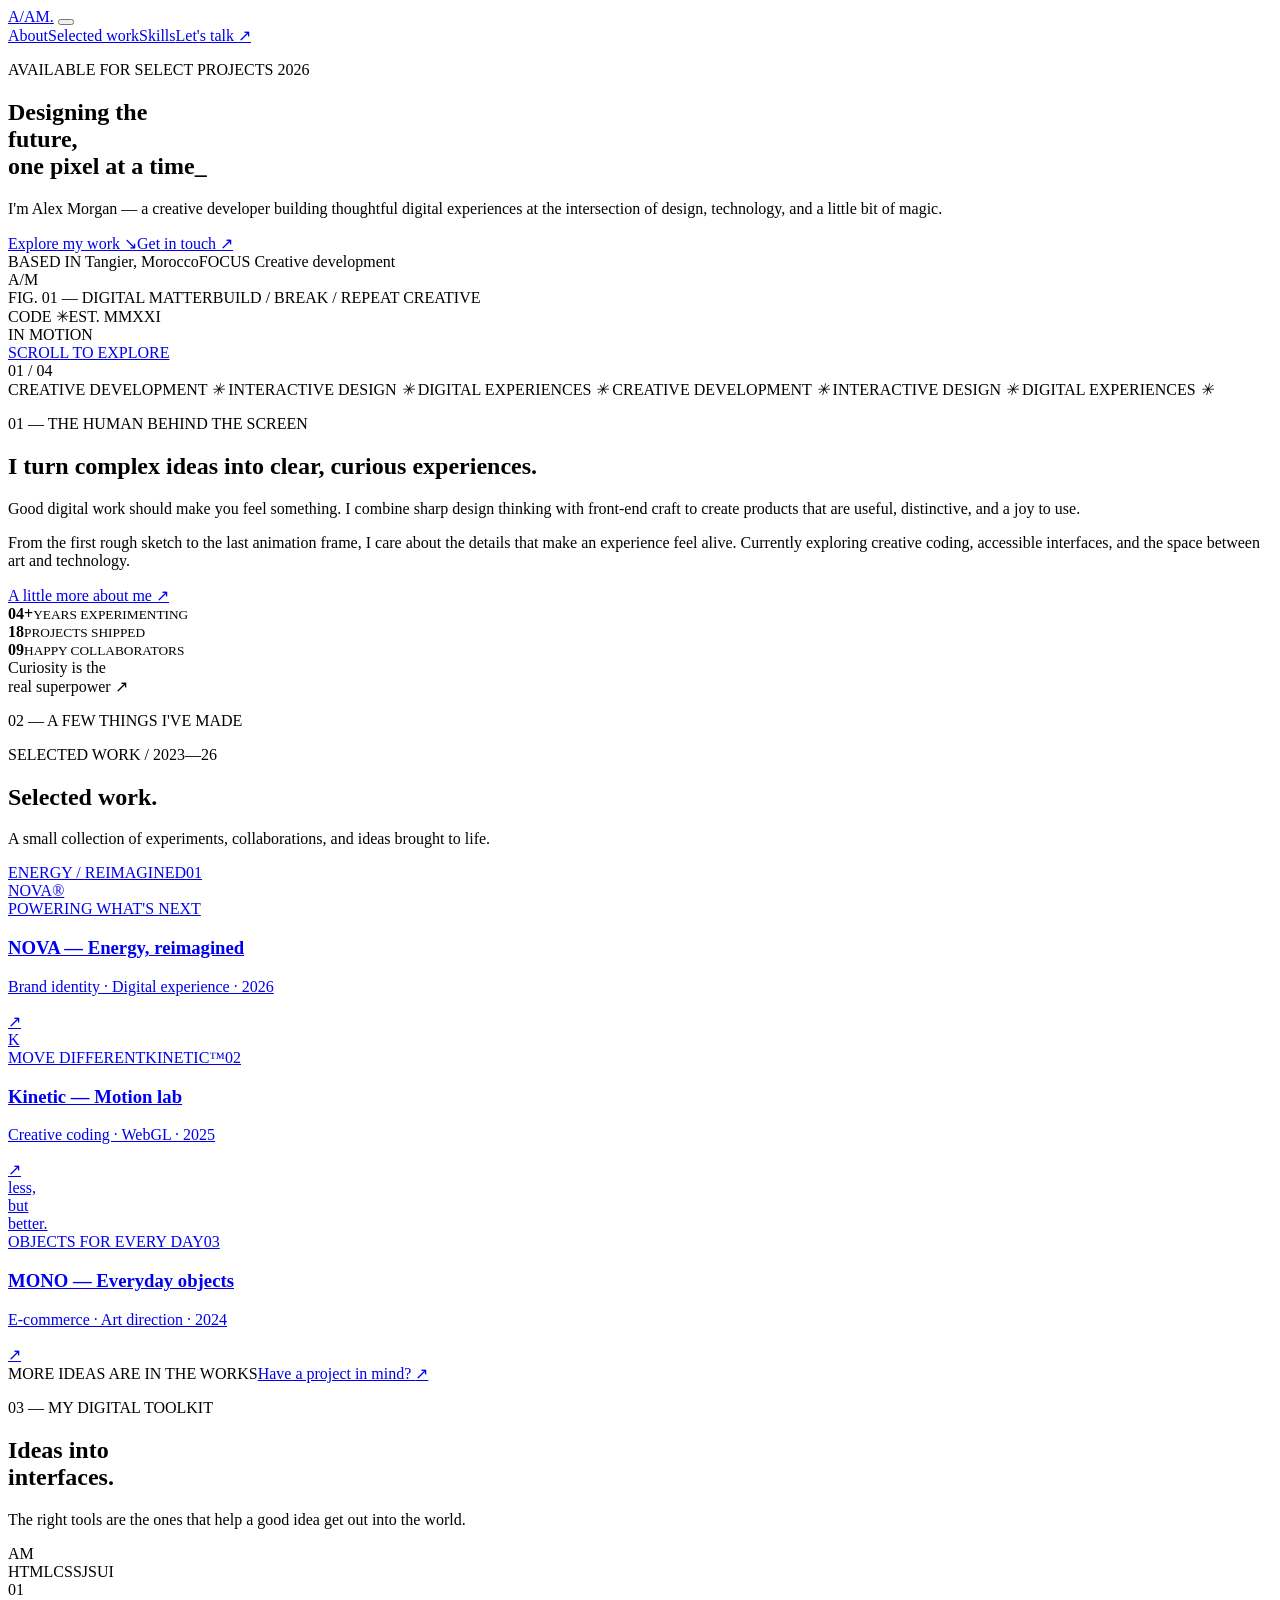
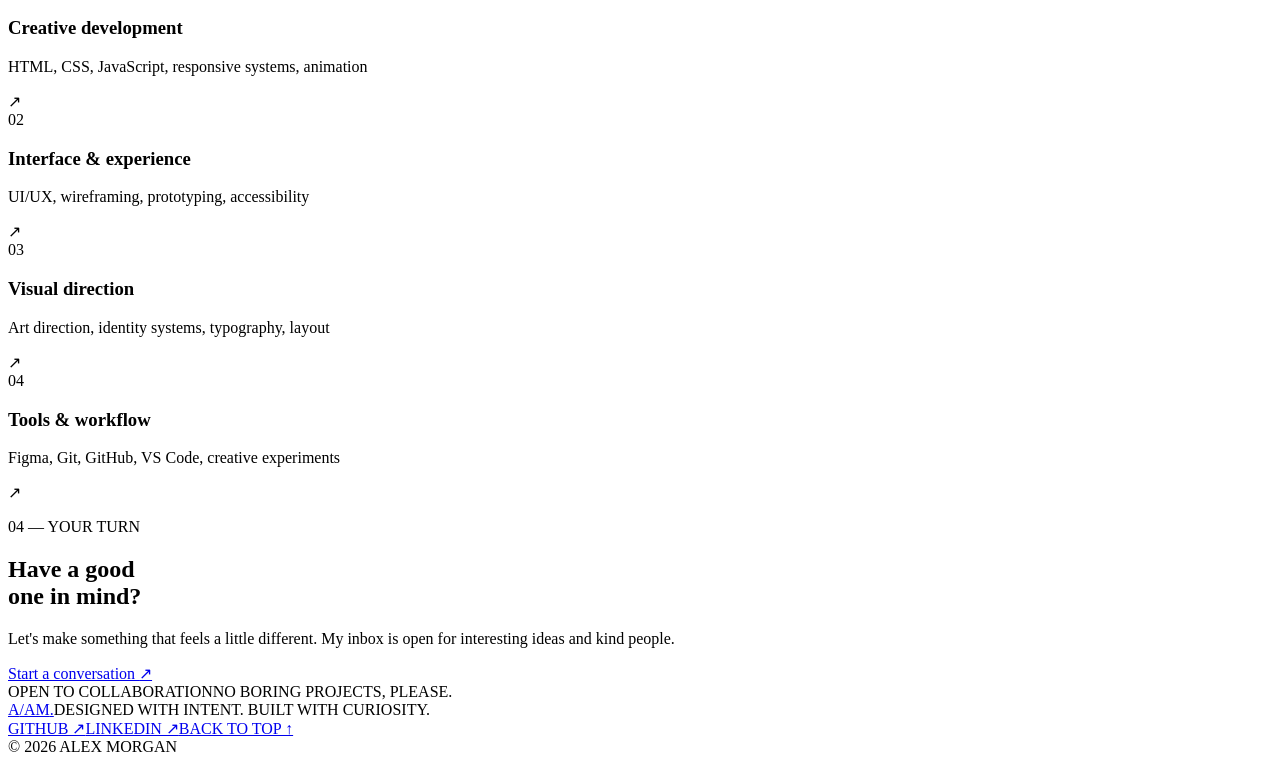
==== index.html @ 716c6050 "Create futuristic personal portfolio" ====
<!doctype html>
<html lang="en">
<head>
  <meta charset="utf-8">
  <meta name="viewport" content="width=device-width, initial-scale=1">
  <meta name="theme-color" content="#080b12">
  <meta name="description" content="A futuristic personal portfolio showcasing projects, skills, and ways to connect.">
  <title>Alex Morgan — Creative Developer</title>
  <link rel="preconnect" href="https://fonts.googleapis.com">
  <link rel="preconnect" href="https://fonts.gstatic.com" crossorigin>
  <link href="https://fonts.googleapis.com/css2?family=DM+Mono:wght@400;500&family=Space+Grotesk:wght@400;500;600;700&display=swap" rel="stylesheet">
  <link rel="stylesheet" href="style.css">
  <script src="script.js" defer></script>
</head>
<body>
  <div class="noise" aria-hidden="true"></div>
  <header class="site-header">
    <a class="brand" href="#home" aria-label="Alex Morgan home"><span class="brand-mark">A<span>/</span></span><span>AM<span class="brand-dot">.</span></span></a>
    <button class="menu-toggle" aria-label="Toggle navigation" aria-expanded="false"><span></span><span></span></button>
    <nav class="nav-links" aria-label="Main navigation">
      <a href="#about">About</a><a href="#work">Selected work</a><a href="#skills">Skills</a><a href="#contact" class="nav-cta">Let's talk <span>↗</span></a>
    </nav>
  </header>

  <main>
    <section class="hero section-wrap" id="home">
      <div class="hero-copy">
        <p class="eyebrow"><span class="status-dot"></span> AVAILABLE FOR SELECT PROJECTS <span class="eyebrow-line"></span> 2026</p>
        <h1>Designing the<br>future<span class="outline-word">,</span><br><span class="gradient-text">one pixel</span> at a time<span class="cursor">_</span></h1>
        <p class="hero-intro">I'm Alex Morgan — a creative developer building thoughtful digital experiences at the intersection of design, technology, and a little bit of magic.</p>
        <div class="hero-actions"><a class="button button-primary" href="#work">Explore my work <span>↘</span></a><a class="text-link" href="#contact">Get in touch <span>↗</span></a></div>
        <div class="hero-meta"><span><span class="meta-label">BASED IN</span> Tangier, Morocco</span><span><span class="meta-label">FOCUS</span> Creative development</span></div>
      </div>
      <div class="hero-art" aria-label="Abstract neon 3D orbital artwork">
        <div class="art-grid"></div><div class="orbital orbital-one"></div><div class="orbital orbital-two"></div><div class="orbital orbital-three"></div>
        <div class="core"><div class="core-inner">A<span>/</span>M</div></div>
        <span class="art-label art-label-top">FIG. 01 — DIGITAL MATTER</span><span class="art-label art-label-bottom">BUILD / BREAK / REPEAT</span>
        <span class="floating-tag tag-one">CREATIVE<br>CODE <span>✳</span></span><span class="floating-tag tag-two">EST. MMXXI<br><span>IN MOTION</span></span>
      </div>
      <a class="scroll-cue" href="#about"><span class="scroll-line"></span> SCROLL TO EXPLORE</a>
      <div class="hero-index">01 <span>/</span> 04</div>
    </section>

    <section class="ticker" aria-label="Areas of work"><div class="ticker-track"><span>CREATIVE DEVELOPMENT <i>✳</i> INTERACTIVE DESIGN <i>✳</i> DIGITAL EXPERIENCES <i>✳</i> CREATIVE DEVELOPMENT <i>✳</i> INTERACTIVE DESIGN <i>✳</i> DIGITAL EXPERIENCES <i>✳</i></span></div></section>

    <section class="about section-wrap section-space" id="about">
      <div class="section-heading"><p class="eyebrow">01 — THE HUMAN BEHIND THE SCREEN</p><span class="heading-rule"></span></div>
      <div class="about-grid"><h2>I turn complex ideas into <span class="gradient-text">clear, curious</span> experiences.</h2><div class="about-body"><p class="large-copy">Good digital work should make you feel something. I combine sharp design thinking with front-end craft to create products that are useful, distinctive, and a joy to use.</p><p>From the first rough sketch to the last animation frame, I care about the details that make an experience feel alive. Currently exploring creative coding, accessible interfaces, and the space between art and technology.</p><a class="text-link" href="#contact">A little more about me <span>↗</span></a></div></div>
      <div class="stats-row"><div><strong>04<span>+</span></strong><small>YEARS EXPERIMENTING</small></div><div><strong>18</strong><small>PROJECTS SHIPPED</small></div><div><strong>09</strong><small>HAPPY COLLABORATORS</small></div><div class="stats-note">Curiosity is the<br>real superpower <span>↗</span></div></div>
    </section>

    <section class="work section-wrap section-space" id="work">
      <div class="section-heading"><p class="eyebrow">02 — A FEW THINGS I'VE MADE</p><span class="heading-rule"></span><span class="section-count">SELECTED WORK / 2023—26</span></div>
      <div class="work-intro"><h2>Selected <span class="gradient-text">work.</span></h2><p>A small collection of experiments, collaborations, and ideas brought to life.</p></div>
      <div class="project-grid">
        <a class="project-card project-wide" href="#contact" aria-label="Discuss the NOVA project">
          <div class="project-visual visual-nova"><div class="nova-sun"></div><div class="nova-ring ring-a"></div><div class="nova-ring ring-b"></div><div class="nova-ring ring-c"></div><span class="visual-caption">ENERGY / REIMAGINED</span><span class="visual-number">01</span><div class="visual-title">NOVA<span>®</span></div><span class="visual-bottom">POWERING WHAT'S NEXT</span></div>
          <div class="project-info"><div><h3>NOVA — Energy, reimagined</h3><p>Brand identity · Digital experience · 2026</p></div><span class="project-arrow">↗</span></div>
        </a>
        <a class="project-card" href="#contact" aria-label="Discuss the Kinetic project">
          <div class="project-visual visual-kinetic"><div class="kinetic-letter">K</div><div class="kinetic-circle"></div><span class="visual-caption">MOVE DIFFERENT</span><span class="kinetic-label">KINETIC™</span><span class="visual-number">02</span></div>
          <div class="project-info"><div><h3>Kinetic — Motion lab</h3><p>Creative coding · WebGL · 2025</p></div><span class="project-arrow">↗</span></div>
        </a>
        <a class="project-card" href="#contact" aria-label="Discuss the Mono project">
          <div class="project-visual visual-mono"><div class="mono-orb"></div><div class="mono-type">less,<br><span>but</span><br>better.</div><span class="visual-caption">OBJECTS FOR EVERY DAY</span><span class="visual-number">03</span></div>
          <div class="project-info"><div><h3>MONO — Everyday objects</h3><p>E-commerce · Art direction · 2024</p></div><span class="project-arrow">↗</span></div>
        </a>
      </div>
      <div class="work-footer"><span class="eyebrow">MORE IDEAS ARE IN THE WORKS</span><a class="button button-ghost" href="#contact">Have a project in mind? <span>↗</span></a></div>
    </section>

    <section class="skills section-wrap section-space" id="skills">
      <div class="section-heading"><p class="eyebrow">03 — MY DIGITAL TOOLKIT</p><span class="heading-rule"></span></div>
      <div class="skills-grid"><div><h2>Ideas into<br><span class="gradient-text">interfaces.</span></h2><p class="skills-lead">The right tools are the ones that help a good idea get out into the world.</p><div class="skill-orbit"><div class="orbit-ring"></div><div class="orbit-core">AM</div><span class="orbit-chip chip-html">HTML</span><span class="orbit-chip chip-css">CSS</span><span class="orbit-chip chip-js">JS</span><span class="orbit-chip chip-ui">UI</span></div></div>
        <div class="skill-list"><div class="skill-row"><span class="skill-num">01</span><div><h3>Creative development</h3><p>HTML, CSS, JavaScript, responsive systems, animation</p></div><span class="skill-plus">↗</span></div><div class="skill-row"><span class="skill-num">02</span><div><h3>Interface & experience</h3><p>UI/UX, wireframing, prototyping, accessibility</p></div><span class="skill-plus">↗</span></div><div class="skill-row"><span class="skill-num">03</span><div><h3>Visual direction</h3><p>Art direction, identity systems, typography, layout</p></div><span class="skill-plus">↗</span></div><div class="skill-row"><span class="skill-num">04</span><div><h3>Tools & workflow</h3><p>Figma, Git, GitHub, VS Code, creative experiments</p></div><span class="skill-plus">↗</span></div></div>
      </div>
    </section>

    <section class="contact section-wrap" id="contact">
      <div class="contact-glow"></div><p class="eyebrow">04 — YOUR TURN</p><h2>Have a good<br>one in <span class="gradient-text">mind?</span></h2><p class="contact-copy">Let's make something that feels a little different. My inbox is open for interesting ideas and kind people.</p><a class="button button-primary contact-button" href="mailto:hello@example.com?subject=Let's%20make%20something">Start a conversation <span>↗</span></a>
      <div class="contact-bottom"><span class="availability"><span class="status-dot"></span> OPEN TO COLLABORATION</span><span>NO BORING PROJECTS, PLEASE.</span></div>
    </section>
  </main>

  <footer class="site-footer section-wrap"><a class="brand" href="#home"><span class="brand-mark">A<span>/</span></span><span>AM<span class="brand-dot">.</span></span></a><span>DESIGNED WITH INTENT. BUILT WITH CURIOSITY.</span><div class="footer-links"><a href="https://github.com/" target="_blank" rel="noreferrer">GITHUB ↗</a><a href="https://www.linkedin.com/" target="_blank" rel="noreferrer">LINKEDIN ↗</a><a href="#home">BACK TO TOP ↑</a></div><span class="copyright">© 2026 ALEX MORGAN</span></footer>
</body>
</html>
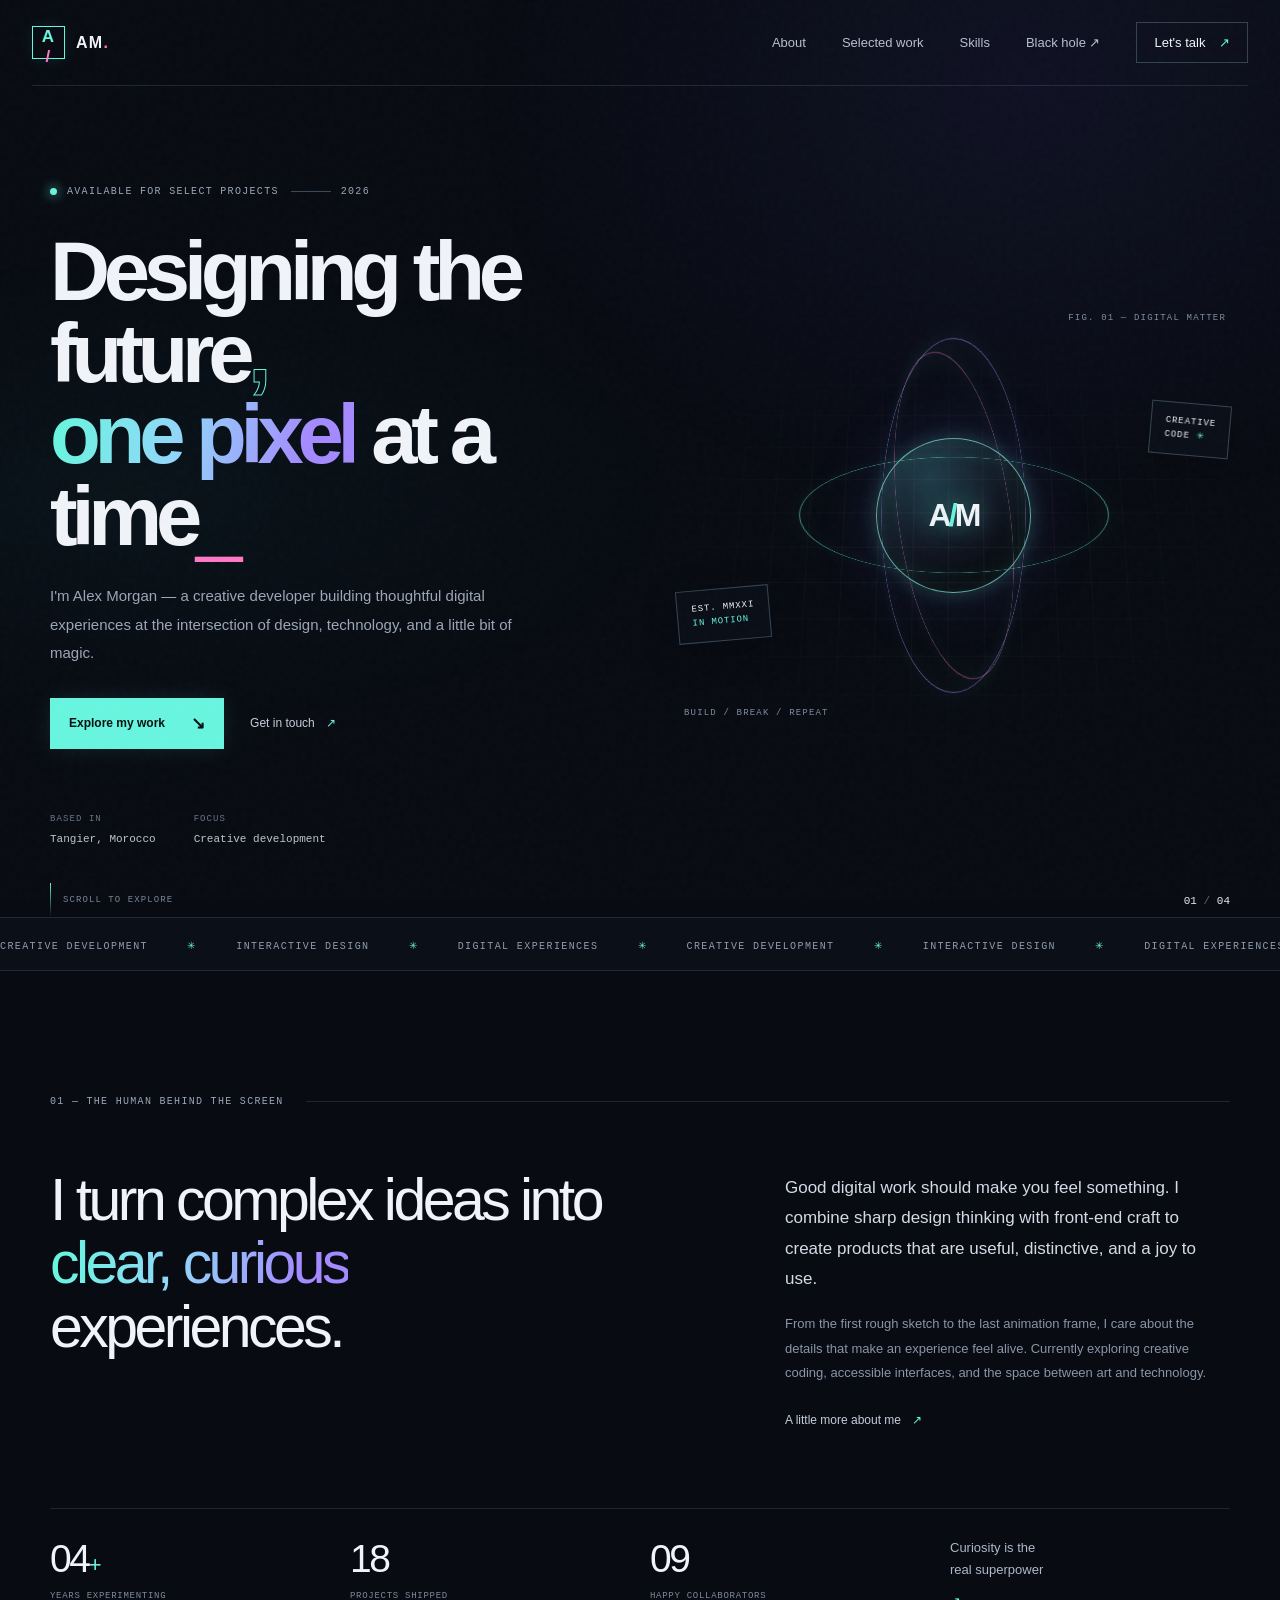
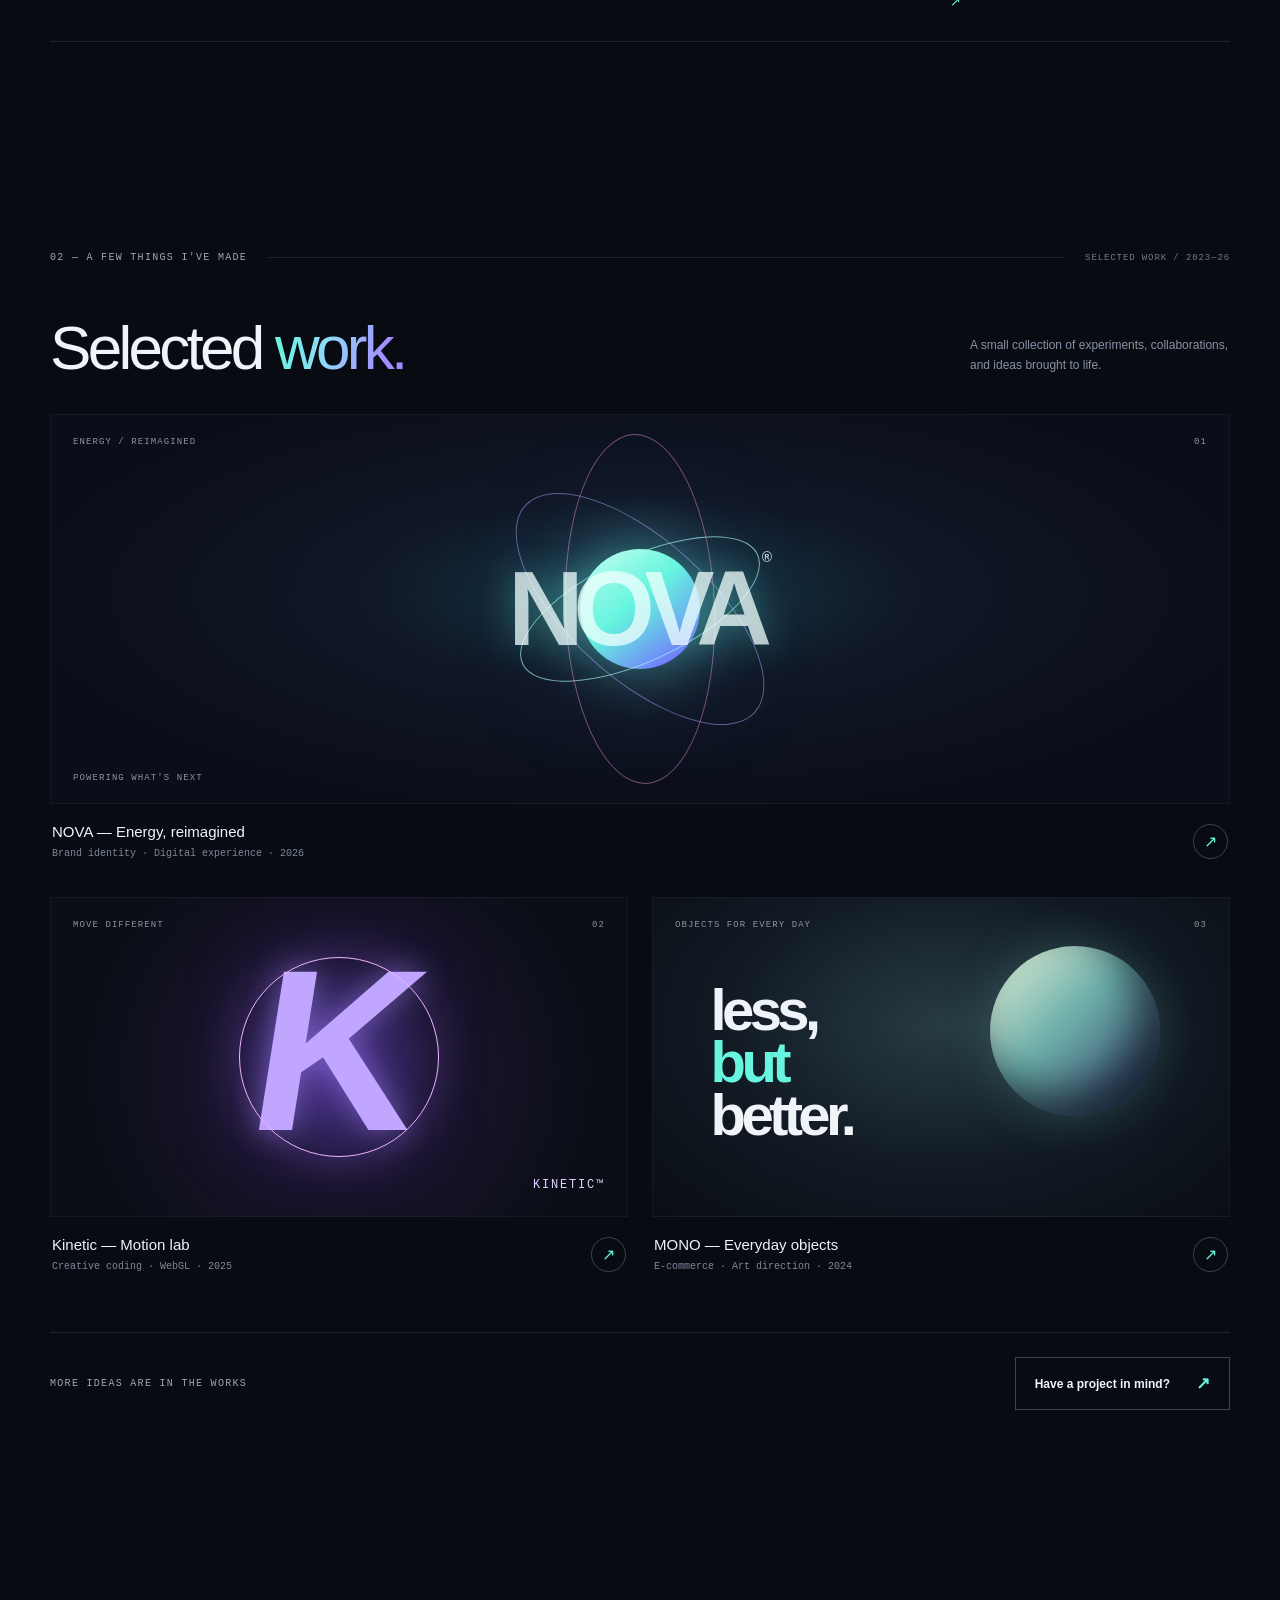
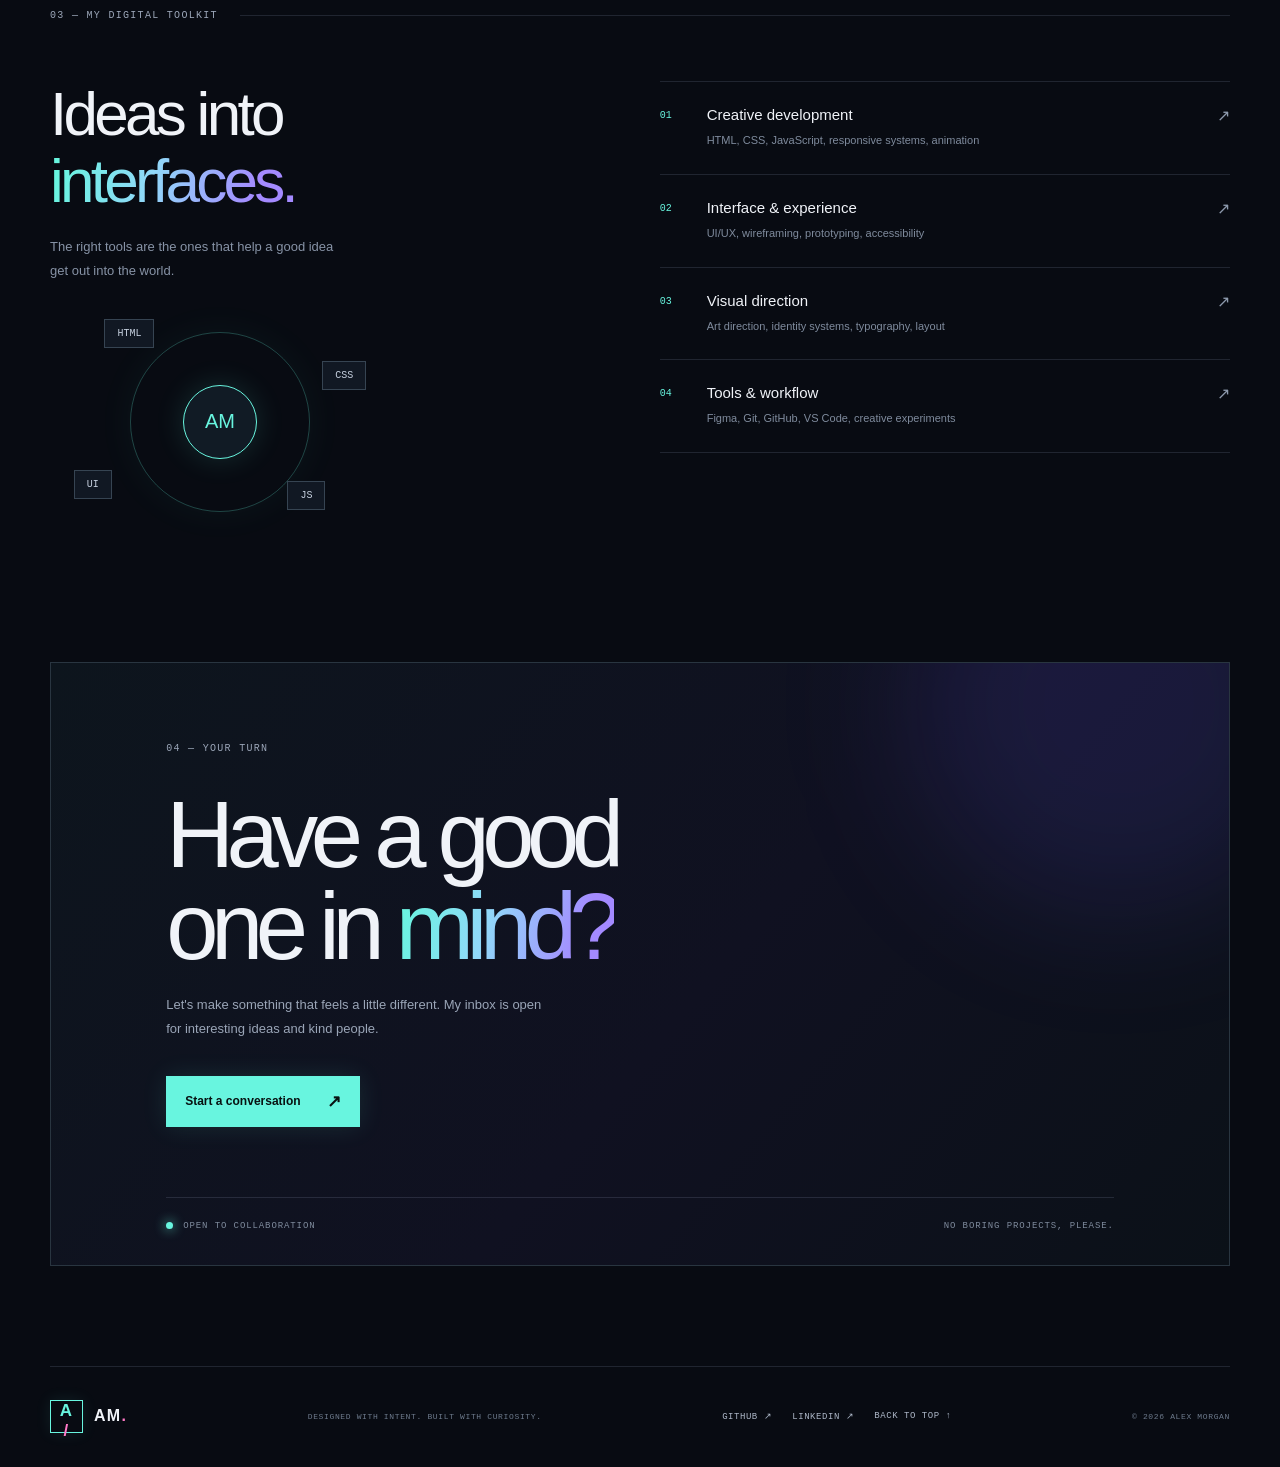
==== commit d195ce2e: "Link portfolio to black hole animation" ====
--- a/index.html
+++ b/index.html
@@ -18,7 +18,7 @@
     <a class="brand" href="#home" aria-label="Alex Morgan home"><span class="brand-mark">A<span>/</span></span><span>AM<span class="brand-dot">.</span></span></a>
     <button class="menu-toggle" aria-label="Toggle navigation" aria-expanded="false"><span></span><span></span></button>
     <nav class="nav-links" aria-label="Main navigation">
-      <a href="#about">About</a><a href="#work">Selected work</a><a href="#skills">Skills</a><a href="#contact" class="nav-cta">Let's talk <span>↗</span></a>
+      <a href="#about">About</a><a href="#work">Selected work</a><a href="#skills">Skills</a><a href="./black-hole.html">Black hole ↗</a><a href="#contact" class="nav-cta">Let's talk <span>↗</span></a>
     </nav>
   </header>
 
--- a/style.css
+++ b/style.css
@@ -0,0 +1 @@
+:root{--bg:#080b12;--panel:#0e131d;--panel2:#111925;--text:#f0f3f8;--muted:#8791a4;--line:rgba(172,190,221,.15);--cyan:#68f5df;--purple:#a48aff;--pink:#ff79c6;--mono:"DM Mono",monospace;--display:"Space Grotesk",sans-serif}*{box-sizing:border-box}html{scroll-behavior:smooth;scroll-padding-top:90px}body{margin:0;background:var(--bg);color:var(--text);font-family:var(--display),sans-serif;overflow-x:hidden}body::before{content:"";position:fixed;inset:0;pointer-events:none;z-index:-2;background:radial-gradient(ellipse at 80% 10%,rgba(77,72,173,.11),transparent 38%),radial-gradient(ellipse at 10% 55%,rgba(33,154,144,.06),transparent 34%)}a{color:inherit;text-decoration:none}button{font:inherit}.noise{position:fixed;inset:0;z-index:20;pointer-events:none;opacity:.035;background-image:url("data:image/svg+xml,%3Csvg viewBox='0 0 180 180' xmlns='http://www.w3.org/2000/svg'%3E%3Cfilter id='n'%3E%3CfeTurbulence type='fractalNoise' baseFrequency='.92' numOctaves='3' stitchTiles='stitch'/%3E%3C/filter%3E%3Crect width='100%25' height='100%25' filter='url(%23n)' opacity='.65'/%3E%3C/svg%3E")}.section-wrap{width:min(1180px,calc(100% - 64px));margin-inline:auto}.site-header{height:86px;width:min(1320px,calc(100% - 64px));margin:auto;display:flex;align-items:center;justify-content:space-between;border-bottom:1px solid var(--line);position:relative;z-index:30}.brand{display:inline-flex;align-items:center;gap:11px;font-size:16px;font-weight:700;letter-spacing:.08em}.brand-mark{display:grid;place-items:center;width:33px;height:33px;border:1px solid var(--cyan);color:var(--cyan);font-size:17px;box-shadow:0 0 16px #68f5df18}.brand-mark span,.brand-dot{color:var(--pink)}.nav-links{display:flex;align-items:center;gap:36px;font-size:13px;color:#b7bfce}.nav-links>a:not(.nav-cta):hover,.footer-links a:hover{color:var(--cyan)}.nav-cta{border:1px solid #344451;padding:12px 17px;color:var(--text);transition:.25s}.nav-cta span{color:var(--cyan);margin-left:10px}.nav-cta:hover{border-color:var(--cyan);box-shadow:0 0 18px #68f5df18}.menu-toggle{display:none;background:none;border:0;color:var(--text)}.hero{min-height:690px;padding-top:100px;padding-bottom:72px;position:relative;display:grid;grid-template-columns:1.04fr .96fr;align-items:center;gap:28px}.hero-copy{position:relative;z-index:2}.eyebrow{font:10px var(--mono);letter-spacing:.13em;color:#9ba6b8;margin:0;display:flex;align-items:center;gap:10px}.status-dot{display:inline-block;width:7px;height:7px;border-radius:50%;background:var(--cyan);box-shadow:0 0 12px var(--cyan);flex-shrink:0}.eyebrow-line{height:1px;width:40px;background:#3b4858;margin-left:2px}.hero h1{font-size:clamp(52px,6.5vw,88px);letter-spacing:-.075em;line-height:.98;margin:34px 0 25px;font-weight:600}.outline-word{-webkit-text-stroke:1px var(--cyan);color:transparent}.gradient-text{background:linear-gradient(105deg,var(--cyan) 5%,#91d8f9 42%,var(--purple) 83%);-webkit-background-clip:text;background-clip:text;color:transparent}.cursor{font-weight:400;color:var(--pink);animation:blink 1s steps(2,start) infinite}@keyframes blink{to{visibility:hidden}}.hero-intro{max-width:470px;color:#9ca6b7;font-size:15px;line-height:1.9}.hero-actions{display:flex;align-items:center;gap:26px;margin-top:30px}.button{display:inline-flex;align-items:center;gap:26px;padding:15px 19px;font-size:12px;font-weight:600;transition:transform .2s,box-shadow .2s,border-color .2s}.button:hover{transform:translateY(-3px)}.button span{font-size:17px}.button-primary{background:var(--cyan);color:#081111;box-shadow:0 0 26px #68f5df1c}.button-primary:hover{box-shadow:0 0 35px #68f5df40}.text-link{font-size:12px;color:#c6cedb}.text-link span{color:var(--cyan);margin-left:8px}.text-link:hover{color:var(--cyan)}.hero-meta{display:flex;gap:38px;margin-top:65px;font:11px var(--mono);color:#bdc5d1}.hero-meta>span{display:grid;gap:9px}.meta-label{font-size:9px;letter-spacing:.12em;color:#687487}.hero-art{height:475px;position:relative;display:grid;place-items:center;isolation:isolate}.art-grid{position:absolute;inset:5% -8% 0;background-image:linear-gradient(#72869d15 1px,transparent 1px),linear-gradient(90deg,#72869d15 1px,transparent 1px);background-size:35px 35px;mask-image:radial-gradient(ellipse,black 5%,transparent 70%);transform:perspective(500px) rotateX(12deg)}.orbital{position:absolute;width:310px;height:310px;border:1px solid #68f5df70;border-radius:50%;box-shadow:inset 0 0 30px #68f5df09,0 0 25px #68f5df0b}.orbital-one{transform:rotateX(68deg) rotateZ(-25deg);border-color:#68f5df95}.orbital-two{width:355px;height:355px;transform:rotateY(66deg) rotateZ(34deg);border-color:#a48aff90}.orbital-three{width:260px;height:365px;transform:rotateY(67deg) rotateZ(-39deg);border-color:#ff79c675}.core{width:155px;height:155px;border-radius:50%;display:grid;place-items:center;background:radial-gradient(circle at 35% 25%,#203d49,#111622 48%,#07090e 74%);border:1px solid #8df8e9a8;box-shadow:0 0 20px #68f5df35,0 0 75px #7a6aff28,inset 0 0 30px #68f5df1b;animation:float 5s ease-in-out infinite}.core-inner{font-size:32px;letter-spacing:-.09em;font-weight:600;text-shadow:0 0 25px #68f5df60}.core-inner span{color:var(--cyan)}@keyframes float{50%{transform:translateY(-12px)}}.art-label{position:absolute;font:9px var(--mono);letter-spacing:.13em;color:#7f8ba0}.art-label-top{top:35px;right:4px}.art-label-bottom{bottom:35px;left:7px}.floating-tag{position:absolute;font:9px/1.6 var(--mono);letter-spacing:.1em;padding:11px 14px;background:#0a1019d9;border:1px solid #354451;box-shadow:0 10px 35px #0004}.floating-tag span{color:var(--cyan)}.tag-one{right:0;top:125px;transform:rotate(5deg)}.tag-two{left:0;bottom:112px;transform:rotate(-5deg)}.scroll-cue{position:absolute;bottom:0;left:0;display:flex;align-items:center;gap:12px;font:9px var(--mono);letter-spacing:.12em;color:#798598}.scroll-line{height:34px;width:1px;background:linear-gradient(var(--cyan),transparent)}.hero-index{position:absolute;right:0;bottom:10px;font:11px var(--mono);color:#e5eaf4}.hero-index span{color:#586375}.ticker{border-block:1px solid var(--line);overflow:hidden;background:#0b1018;padding:17px 0}.ticker-track{width:max-content;animation:marquee 32s linear infinite}.ticker-track span{font:10px var(--mono);letter-spacing:.14em;color:#8f9bad;white-space:nowrap}.ticker-track i{font-style:normal;color:var(--cyan);margin:0 32px}@keyframes marquee{to{transform:translateX(-50%)}}.section-space{padding-top:125px;padding-bottom:100px}.section-heading{display:flex;align-items:center;gap:22px}.heading-rule{height:1px;background:var(--line);flex:1}.section-count{font:9px var(--mono);letter-spacing:.1em;color:#6e7a8d}.about-grid{display:grid;grid-template-columns:1fr .75fr;gap:12%;margin-top:62px}.about h2,.work-intro h2,.skills h2{font-size:clamp(36px,4.7vw,59px);line-height:1.08;letter-spacing:-.06em;font-weight:500;margin:0}.about-body{padding-top:4px}.large-copy{font-size:17px;line-height:1.8;color:#d4dbe6;margin:0 0 17px}.about-body>p:not(.large-copy){font-size:13px;line-height:1.9;color:#8995a7;margin:0 0 24px}.stats-row{border-top:1px solid var(--line);border-bottom:1px solid var(--line);margin-top:80px;padding:28px 0;display:grid;grid-template-columns:repeat(4,1fr);gap:20px}.stats-row>div{display:flex;flex-direction:column;gap:10px}.stats-row strong{font-size:39px;letter-spacing:-.06em;font-weight:500}.stats-row strong span{font-size:22px;color:var(--cyan)}.stats-row small{font:9px var(--mono);letter-spacing:.08em;color:#7e8a9d}.stats-row .stats-note{justify-content:center;font-size:13px;line-height:1.7;color:#aeb8c8}.stats-note span{color:var(--cyan)}.work{padding-top:110px}.work-intro{display:flex;align-items:end;justify-content:space-between;margin:52px 0 32px}.work-intro h2{font-size:clamp(42px,5vw,62px)}.work-intro p{font-size:12px;color:#8793a6;max-width:260px;line-height:1.7;margin:0 0 7px}.project-grid{display:grid;grid-template-columns:1fr 1fr;gap:38px 24px}.project-wide{grid-column:1/-1}.project-card{display:block;min-width:0}.project-visual{position:relative;height:320px;overflow:hidden;background:#111722;border:1px solid #ffffff0b;transition:border-color .3s}.project-wide .project-visual{height:390px}.project-card:hover .project-visual{border-color:#68f5df66}.visual-caption,.visual-number,.visual-bottom{position:absolute;font:9px var(--mono);letter-spacing:.12em;color:#d2d8e4a6}.visual-caption{left:22px;top:22px}.visual-number{right:22px;top:22px}.visual-bottom{bottom:20px;left:22px}.visual-nova{background:radial-gradient(ellipse at 50% 46%,#183b4b 0,#101725 33%,#0a0e18 75%)}.nova-sun{position:absolute;width:120px;height:120px;left:50%;top:50%;transform:translate(-50%,-50%);border-radius:50%;background:linear-gradient(140deg,#d1fff4,#66f5df 45%,#756bff 90%);box-shadow:0 0 65px #68f5df75,0 0 150px #6d6cff36}.nova-ring{position:absolute;left:50%;top:50%;border:1px solid #b0fff4a6;border-radius:50%;transform:translate(-50%,-50%) rotate(-25deg);width:260px;height:105px}.ring-b{transform:translate(-50%,-50%) rotate(42deg);width:310px;height:140px;border-color:#b3a2ff85}.ring-c{transform:translate(-50%,-50%) rotate(88deg);width:350px;height:150px;border-color:#ff9ce174}.visual-title{position:absolute;left:50%;top:50%;transform:translate(-50%,-50%);font-size:clamp(54px,9vw,105px);font-weight:700;letter-spacing:-.1em;color:#f2fffdbf;text-shadow:0 0 35px #68f5df54}.visual-title span{font-size:14px;vertical-align:top;letter-spacing:0}.visual-kinetic{background:radial-gradient(circle at 50% 55%,#3d2a72 0,#19142c 32%,#0b0e17 75%)}.kinetic-letter{position:absolute;left:50%;top:48%;transform:translate(-50%,-50%) skew(-9deg);font-size:230px;font-weight:700;line-height:1;color:#c1a6ff;text-shadow:0 0 30px #a48aff8a,0 0 90px #8a59ff73}.kinetic-circle{position:absolute;left:50%;top:50%;width:200px;height:200px;border:1px solid #f0b5ff;border-radius:50%;transform:translate(-50%,-50%);box-shadow:0 0 50px #b478ff30}.kinetic-label{position:absolute;bottom:24px;right:22px;font:12px var(--mono);letter-spacing:.15em;color:#dfd1ff}.visual-mono{background:radial-gradient(ellipse at 50% 40%,#273b43,#111923 55%,#0a0e14)}.mono-orb{position:absolute;right:12%;top:15%;width:170px;height:170px;border-radius:50%;background:linear-gradient(135deg,#e5f3d9,#6caeaa 45%,#333c69);box-shadow:inset -20px -22px 40px #060b17a8,0 0 50px #7edac53b}.mono-type{position:absolute;left:10%;top:27%;font-size:clamp(35px,5vw,58px);line-height:.9;letter-spacing:-.08em;font-weight:600}.mono-type span{color:var(--cyan)}.project-info{display:flex;align-items:center;justify-content:space-between;padding:19px 2px 0}.project-info h3{font-size:15px;font-weight:500;margin:0 0 8px}.project-info p{font:10px var(--mono);color:#7d899b;margin:0}.project-arrow{width:35px;height:35px;display:grid;place-items:center;border:1px solid #394454;border-radius:50%;color:var(--cyan);transition:.25s}.project-card:hover .project-arrow{background:var(--cyan);color:#071111;border-color:var(--cyan);transform:rotate(45deg)}.work-footer{margin-top:60px;padding-top:24px;border-top:1px solid var(--line);display:flex;justify-content:space-between;align-items:center}.button-ghost{border:1px solid #394454}.button-ghost span{color:var(--cyan)}.button-ghost:hover{border-color:var(--cyan)}.skills{padding-top:100px}.skills-grid{display:grid;grid-template-columns:.8fr 1fr;gap:13%;margin-top:60px}.skills h2{font-size:clamp(42px,5vw,62px)}.skills-lead{max-width:300px;color:#8793a6;font-size:13px;line-height:1.8;margin-top:20px}.skill-orbit{height:230px;position:relative;display:grid;place-items:center;margin-top:25px;max-width:340px}.orbit-ring{position:absolute;width:180px;height:180px;border:1px solid #68f5df40;border-radius:50%;box-shadow:0 0 40px #68f5df0c}.orbit-core{width:74px;height:74px;border-radius:50%;display:grid;place-items:center;background:#111b25;border:1px solid var(--cyan);color:var(--cyan);box-shadow:0 0 30px #68f5df24;font-size:20px}.orbit-chip{position:absolute;background:#111823;border:1px solid #364452;padding:8px 12px;font:10px var(--mono);color:#c6d0df}.chip-html{top:12px;left:16%}.chip-css{top:54px;right:7%}.chip-js{bottom:27px;right:19%}.chip-ui{bottom:38px;left:7%}.skill-list{border-top:1px solid var(--line)}.skill-row{display:grid;grid-template-columns:35px 1fr 25px;gap:12px;align-items:start;padding:24px 0;border-bottom:1px solid var(--line)}.skill-num{font:10px var(--mono);color:var(--cyan);padding-top:4px}.skill-row h3{font-size:15px;font-weight:500;margin:0 0 8px}.skill-row p{font-size:11px;line-height:1.7;color:#7f8b9d;margin:0}.skill-plus{color:#8d9aad;text-align:right}.contact{position:relative;overflow:hidden;padding:80px 9% 34px;border:1px solid #293540;background:linear-gradient(130deg,#0d151d,#101121 55%,#0b1118);margin-top:25px;margin-bottom:100px}.contact-glow{position:absolute;width:420px;height:420px;right:-100px;top:-170px;border-radius:50%;background:#6956ff20;filter:blur(65px);pointer-events:none}.contact>.eyebrow,.contact h2,.contact-copy,.contact-button,.contact-bottom{position:relative}.contact h2{font-size:clamp(54px,8vw,94px);line-height:.98;letter-spacing:-.08em;font-weight:500;margin:35px 0 20px}.contact-copy{font-size:13px;line-height:1.8;color:#9aa5b7;max-width:390px}.contact-button{margin-top:23px}.contact-bottom{display:flex;justify-content:space-between;align-items:center;border-top:1px solid var(--line);margin-top:70px;padding-top:23px;font:9px var(--mono);letter-spacing:.1em;color:#7f8b9d}.availability{display:flex;align-items:center;gap:10px}.site-footer{min-height:100px;border-top:1px solid var(--line);display:flex;align-items:center;justify-content:space-between;gap:20px;flex-wrap:wrap;padding-block:28px}.site-footer>span{font:8px var(--mono);letter-spacing:.08em;color:#6e7b8d}.footer-links{display:flex;gap:20px}.footer-links a{font:9px var(--mono);color:#aeb8c8;letter-spacing:.06em}.copyright{white-space:nowrap}.reveal{opacity:0;transform:translateY(22px);transition:opacity .7s ease,transform .7s ease}.reveal.is-visible{opacity:1;transform:translateY(0)}@media(prefers-reduced-motion:reduce){*,*::before,*::after{scroll-behavior:auto!important;animation-duration:.01ms!important;animation-iteration-count:1!important;transition-duration:.01ms!important}.reveal{opacity:1;transform:none}}@media(max-width:900px){.hero{grid-template-columns:1fr 1fr;gap:0;padding-top:75px}.hero h1{font-size:clamp(50px,7vw,70px)}.hero-art{transform:scale(.88);margin-inline:-25px}.nav-links{gap:20px}.about-grid{gap:7%}.skills-grid{gap:7%}.section-space{padding-top:95px;padding-bottom:80px}.project-visual{height:280px}.project-wide .project-visual{height:340px}}@media(max-width:650px){.section-wrap,.site-header{width:calc(100% - 38px)}.site-header{height:72px}.menu-toggle{display:flex;flex-direction:column;gap:6px;padding:10px;cursor:pointer}.menu-toggle span{display:block;width:23px;height:1px;background:var(--cyan);transition:.2s}.menu-toggle[aria-expanded=true] span:first-child{transform:translateY(3.5px) rotate(45deg)}.menu-toggle[aria-expanded=true] span:last-child{transform:translateY(-3.5px) rotate(-45deg)}.nav-links{display:none;position:absolute;top:71px;left:-19px;right:-19px;padding:24px 20px 28px;background:#0a0f18f7;border-bottom:1px solid var(--line);flex-direction:column;align-items:stretch;gap:0}.nav-links.open{display:flex}.nav-links>a{padding:15px 5px;border-bottom:1px solid var(--line)}.nav-links .nav-cta{margin-top:12px;text-align:center;border:1px solid #344451}.hero{display:flex;flex-direction:column;align-items:stretch;padding-top:68px;padding-bottom:72px;min-height:0}.hero h1{font-size:clamp(51px,13vw,78px);margin-top:29px}.hero-intro{font-size:14px;max-width:430px}.hero-meta{margin-top:43px;gap:25px}.hero-art{height:340px;transform:none;margin:35px -8px 0}.orbital{width:235px;height:235px}.orbital-two{width:275px;height:275px}.orbital-three{height:300px;width:220px}.core{width:125px;height:125px}.art-label-top{top:5px;right:3px}.art-label-bottom{bottom:5px;left:3px}.tag-one{right:4px;top:70px}.tag-two{left:3px;bottom:75px}.scroll-cue{bottom:0}.hero-index{bottom:5px}.ticker-track span{font-size:9px}.ticker-track i{margin:0 20px}.section-space{padding-top:78px;padding-bottom:65px}.section-heading{gap:12px;flex-wrap:wrap}.section-heading .eyebrow{font-size:9px}.section-count{display:none}.about-grid{grid-template-columns:1fr;gap:27px;margin-top:40px}.about h2,.work-intro h2{font-size:clamp(39px,10vw,55px)}.large-copy{font-size:16px}.stats-row{grid-template-columns:1fr 1fr;gap:28px 18px;margin-top:48px}.stats-row strong{font-size:35px}.stats-row .stats-note{font-size:12px}.work-intro{display:block;margin:40px 0 25px}.work-intro p{margin-top:13px}.project-grid{grid-template-columns:1fr;gap:32px}.project-wide{grid-column:auto}.project-visual,.project-wide .project-visual{height:290px}.visual-title{font-size:76px}.nova-ring{width:240px;height:95px}.ring-b{width:275px;height:120px}.ring-c{width:300px;height:130px}.kinetic-letter{font-size:200px}.mono-orb{width:145px;height:145px;right:7%}.mono-type{left:7%;font-size:48px}.work-footer{align-items:flex-start;gap:20px;flex-direction:column;margin-top:42px}.skills-grid{grid-template-columns:1fr;gap:35px;margin-top:40px}.skills h2{font-size:50px}.skill-orbit{margin-inline:auto;width:100%}.skill-row{padding:20px 0}.contact{padding:55px 22px 25px;margin-top:0;margin-bottom:65px}.contact h2{font-size:clamp(54px,14vw,78px)}.contact-bottom{margin-top:48px;gap:20px;align-items:flex-start;flex-direction:column}.site-footer{padding-block:25px;gap:18px}.site-footer>span:first-of-type{order:3;width:100%}.footer-links{width:100%;flex-wrap:wrap;gap:17px}.copyright{margin-left:auto}.hero-actions{gap:19px}.button{gap:16px;padding:14px 15px}}
